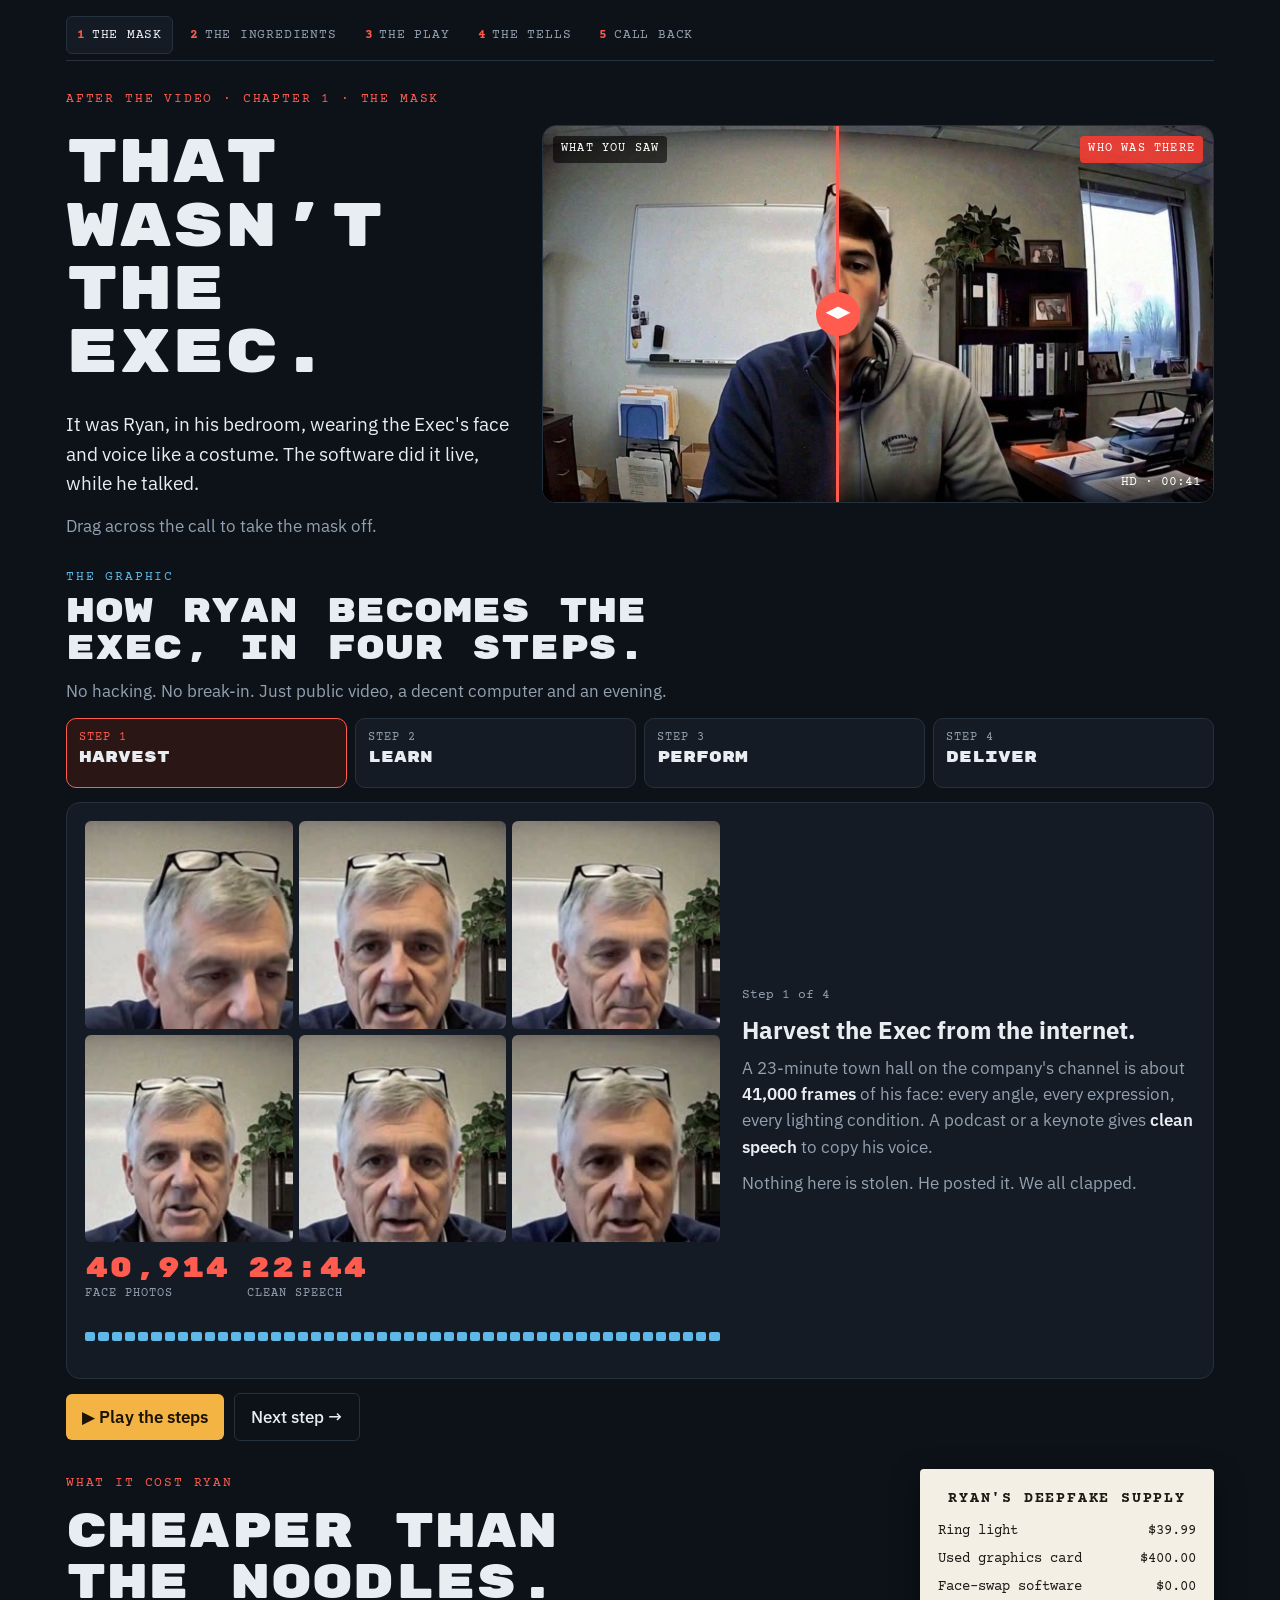
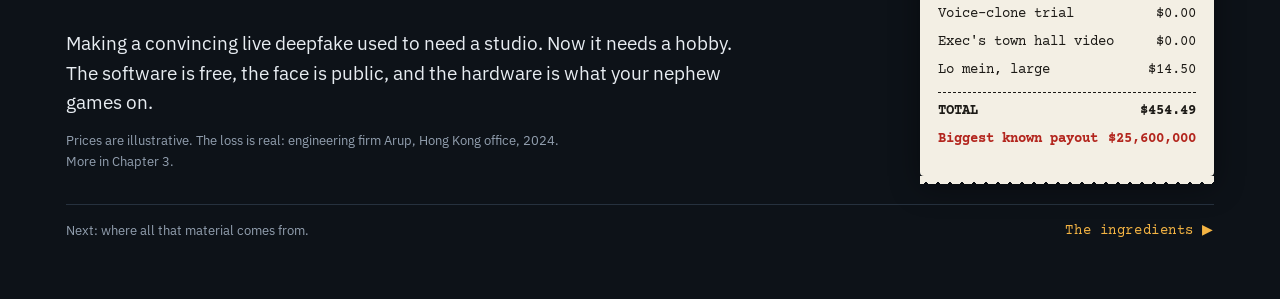
==== callback/index.html @ 3471ba84 "Add Call Back deepfake training module Five chapters that follow the Call Back video: an interactive" ====
<!doctype html>
<html lang="en"><head>
<meta charset="utf-8"><meta name="viewport" content="width=device-width,initial-scale=1,viewport-fit=cover">
<title>Call Back · The mask</title>
<link rel="stylesheet" href="https://fonts.googleapis.com/css2?family=Rubik+Mono+One&family=Courier+Prime:wght@400;700&family=IBM+Plex+Sans:wght@400;500;600&display=swap">
<link rel="stylesheet" href="../style.css">
<link rel="stylesheet" href="cb.css">
<style>
.hero{display:grid;grid-template-columns:minmax(0,1fr) minmax(0,1.5fr);gap:28px;align-items:center}
@media (max-width:860px){.hero{grid-template-columns:minmax(0,1fr)}}
.copy{display:flex;flex-direction:column;gap:14px;min-width:0}

/* wipe */
.wipe{--x:100%;touch-action:pan-y}
.wipe .under{z-index:0}
.wipe .over{z-index:1;clip-path:inset(0 calc(100% - var(--x)) 0 0)}
.wipe .bar{position:absolute;top:0;bottom:0;left:var(--x);width:3px;margin-left:-1.5px;background:var(--alarm);z-index:2;pointer-events:none;box-shadow:0 0 12px rgba(255,91,79,.8)}
.wipe .knob{position:absolute;top:50%;left:clamp(22px,var(--x),calc(100% - 22px));transform:translate(-50%,-50%);width:44px;height:44px;border-radius:50%;background:var(--alarm);z-index:3;pointer-events:none;display:grid;place-items:center;color:#fff;font-family:var(--mono);font-weight:700;font-size:15px}
.wipe input{position:absolute;inset:0;width:100%;height:100%;opacity:0;cursor:ew-resize;z-index:4;margin:0}
.wipe .tag.l{left:10px;z-index:2} .wipe .tag.r{right:10px;z-index:2}
.wipe .tag.r{background:rgba(255,59,48,.85)}
.wipe input:focus-visible~.knob{outline:3px solid var(--amber);outline-offset:3px}

/* pipeline */
.steps{display:grid;grid-template-columns:repeat(4,minmax(0,1fr));gap:8px}
@media (max-width:640px){.steps{grid-template-columns:repeat(2,minmax(0,1fr))}}
.steps button{background:var(--panel);border:1px solid var(--line);border-radius:10px;padding:10px 12px;text-align:left;display:flex;flex-direction:column;gap:2px}
.steps button .n{font-family:var(--mono);font-size:12px;color:var(--muted);letter-spacing:.08em}
.steps button .t{font-family:var(--display);font-size:15px;line-height:1.1}
.steps button[aria-pressed="true"]{border-color:var(--alarm);background:#2a1614}
.steps button[aria-pressed="true"] .n{color:var(--alarm)}
.prog{height:3px;background:var(--line);border-radius:2px;overflow:hidden;margin-top:6px}
.prog i{display:block;height:100%;width:0;background:var(--alarm)}
.scene{display:none;padding:18px;min-height:420px}
.scene.on{display:grid;grid-template-columns:minmax(0,1.4fr) minmax(0,1fr);gap:22px;align-items:center}
@media (max-width:820px){.scene.on{grid-template-columns:minmax(0,1fr);min-height:0}}
.scene .txt{display:flex;flex-direction:column;gap:10px;min-width:0}
.scene h3{margin:0;font-size:24px;line-height:1.25;text-wrap:balance}
.scene .txt p{color:var(--muted)}
.scene .txt p b{color:var(--fg);font-weight:600}

/* 1 harvest */
.faces{display:grid;grid-template-columns:repeat(3,minmax(0,1fr));gap:6px;position:relative}
.faces img{width:100%;aspect-ratio:1;object-fit:cover;border-radius:6px;opacity:0;transform:scale(.9);transition:opacity .4s,transform .4s;filter:saturate(.9)}
.scene.on .faces img{opacity:1;transform:none}
.faces img:nth-child(2){transition-delay:.15s}.faces img:nth-child(3){transition-delay:.3s}.faces img:nth-child(4){transition-delay:.45s}.faces img:nth-child(5){transition-delay:.6s}.faces img:nth-child(6){transition-delay:.75s}
.counter{display:flex;gap:18px;flex-wrap:wrap;margin-top:12px;font-family:var(--mono)}
.counter div{display:flex;flex-direction:column}
.counter .v{font-family:var(--display);font-size:28px;color:var(--alarm);font-variant-numeric:tabular-nums;line-height:1.1}
.counter .k{font-size:12px;color:var(--muted);letter-spacing:.08em;text-transform:uppercase}
.wave{display:flex;align-items:center;gap:3px;height:46px;margin-top:10px}
.wave i{flex:1;background:var(--cold);border-radius:2px;height:20%;animation:wv 1.1s ease-in-out infinite alternate}
@keyframes wv{to{height:var(--h,80%)}}

/* 2 learn */
.mesh{display:grid;grid-template-columns:minmax(0,1fr) auto minmax(0,1fr);gap:10px;align-items:center}
.mface{position:relative;border-radius:10px;overflow:hidden;aspect-ratio:1}
.mface img{width:100%;height:100%;object-fit:cover;display:block}
.mface svg{position:absolute;inset:0;width:100%;height:100%}
.mface .lbl{position:absolute;left:8px;bottom:8px;font-family:var(--mono);font-size:12px;background:rgba(0,0,0,.65);padding:3px 7px;border-radius:4px}
.mesh circle{fill:var(--alarm);opacity:0;animation:pop .3s forwards}
.mesh path{fill:none;stroke:var(--alarm);stroke-width:.8;opacity:0;animation:pop .6s .9s forwards}
.mface.b circle{fill:var(--cold)} .mface.b path{stroke:var(--cold)}
@keyframes pop{to{opacity:.85}}
.arrow{font-family:var(--mono);color:var(--amber);font-size:13px;text-align:center;line-height:1.3}
.arrow b{display:block;font-size:26px}

/* 3 perform */
.roomwrap{position:relative;border-radius:10px;overflow:hidden}
.roomwrap img{display:block;width:100%;height:auto}
.hot{position:absolute;transform:translate(-50%,-50%)}
.hot i{display:block;width:16px;height:16px;border-radius:50%;background:var(--amber);border:3px solid #1b1305;box-shadow:0 0 0 0 rgba(244,180,67,.7);animation:ring 1.8s infinite}
@keyframes ring{70%{box-shadow:0 0 0 12px rgba(244,180,67,0)}100%{box-shadow:0 0 0 0 rgba(244,180,67,0)}}
.hot span{position:absolute;left:50%;top:22px;transform:translateX(-50%);white-space:nowrap;font-family:var(--mono);font-size:12px;background:rgba(13,18,24,.88);border:1px solid var(--amber);color:var(--fg);padding:3px 7px;border-radius:4px}
@media (max-width:560px){.hot span{font-size:10px;padding:2px 5px}}

/* 4 deliver */
.deliver{display:grid;grid-template-columns:minmax(0,1fr) auto minmax(0,1fr);gap:10px;align-items:center}
@media (max-width:560px){.deliver{grid-template-columns:minmax(0,1fr)}.deliver .arrow b{transform:rotate(90deg)}}
.mini{position:relative;border-radius:10px;overflow:hidden;aspect-ratio:16/9;border:1px solid var(--line)}
.mini img{width:100%;height:100%;object-fit:cover;display:block}
.mini .tag{left:8px}

.bottom{display:grid;grid-template-columns:minmax(0,1fr) auto;gap:28px;align-items:center}
@media (max-width:760px){.bottom{grid-template-columns:minmax(0,1fr)}}
</style>
</head><body>
<div class="wrap">
  <nav class="chap"><a href="index.html" aria-current="page"><b>1</b>The mask</a><a href="sources.html"><b>2</b>The ingredients</a><a href="play.html"><b>3</b>The play</a><a href="tells.html"><b>4</b>The tells</a><a href="defend.html"><b>5</b>Call back</a></nav>

  <section class="hero">
    <div class="copy">
      <div class="kicker">After the video · Chapter 1 · The mask</div>
      <h1>That wasn't the Exec.</h1>
      <p class="lead">It was Ryan, in his bedroom, wearing the Exec's face and voice like a costume. The software did it live, while he talked.</p>
      <p class="muted">Drag across the call to take the mask off.</p>
    </div>
    <div class="callframe wipe" id="wipe">
      <img class="under" src="img/ryan.jpg" alt="Ryan, a young man in a grey hoodie with headphones around his neck, sitting in the same office">
      <img class="over" src="img/exec.jpg" alt="The Exec, an older man in a navy sweater, on a video call from his office">
      <span class="tag l">What you saw</span><span class="tag r">Who was there</span>
      <div class="bar"></div>
      <input type="range" min="0" max="100" value="100" aria-label="Reveal: drag left to remove the mask" id="wipeIn">
      <div class="knob" aria-hidden="true">◀▶</div>
      <div class="callbar"><span class="who"><span class="dot"></span>The Exec · Video call</span><span>HD · 00:41</span></div>
    </div>
  </section>

  <section style="display:flex;flex-direction:column;gap:14px">
    <div>
      <div class="kicker cold">The graphic</div>
      <h2>How Ryan becomes the Exec, in four steps.</h2>
      <p class="muted">No hacking. No break-in. Just public video, a decent computer and an evening.</p>
    </div>
    <div class="steps" role="group" aria-label="Steps">
      <button aria-pressed="true" data-s="0"><span class="n">STEP 1</span><span class="t">Harvest</span><span class="prog"><i></i></span></button>
      <button aria-pressed="false" data-s="1"><span class="n">STEP 2</span><span class="t">Learn</span><span class="prog"><i></i></span></button>
      <button aria-pressed="false" data-s="2"><span class="n">STEP 3</span><span class="t">Perform</span><span class="prog"><i></i></span></button>
      <button aria-pressed="false" data-s="3"><span class="n">STEP 4</span><span class="t">Deliver</span><span class="prog"><i></i></span></button>
    </div>
    <div class="stage" aria-live="polite">

      <div class="scene on" data-s="0">
        <div>
          <div class="faces">
            <img src="img/face-1.jpg" alt=""><img src="img/face-3.jpg" alt=""><img src="img/face-5.jpg" alt=""><img src="img/face-8.jpg" alt=""><img src="img/face-10.jpg" alt=""><img src="img/face-15.5.jpg" alt="">
          </div>
          <div class="counter">
            <div><span class="v" id="cFrames">0</span><span class="k">face photos</span></div>
            <div><span class="v" id="cAudio">0:00</span><span class="k">clean speech</span></div>
          </div>
          <div class="wave" aria-hidden="true" id="wave"></div>
        </div>
        <div class="txt">
          <span class="stepnum">Step 1 of 4</span>
          <h3>Harvest the Exec from the internet.</h3>
          <p>A 23-minute town hall on the company's channel is about <b>41,000 frames</b> of his face: every angle, every expression, every lighting condition. A podcast or a keynote gives <b>clean speech</b> to copy his voice.</p>
          <p>Nothing here is stolen. He posted it. We all clapped.</p>
        </div>
      </div>

      <div class="scene" data-s="1">
        <div class="mesh">
          <div class="mface b"><img src="img/face-ryan.jpg" alt="Ryan's face with tracking points"><svg viewBox="0 0 200 200" id="meshR"></svg><span class="lbl">Ryan's face</span></div>
          <div class="arrow"><b>→</b>maps<br>onto</div>
          <div class="mface"><img src="img/face-exec.jpg" alt="The Exec's face with matching tracking points"><svg viewBox="0 0 200 200" id="meshE"></svg><span class="lbl">The Exec's face</span></div>
        </div>
        <div class="txt">
          <span class="stepnum">Step 2 of 4</span>
          <h3>Teach the software both faces.</h3>
          <p>The model learns the Exec's face point by point: how his mouth shapes a "p," how his eyes crease when he smiles. Then it learns Ryan's.</p>
          <p>Now it can take <b>any expression Ryan makes</b> and draw it with the Exec's face. A voice model does the same with sound: Ryan speaks, the Exec's voice comes out.</p>
        </div>
      </div>

      <div class="scene" data-s="2">
        <div class="roomwrap">
          <img src="img/room.jpg" alt="Ryan's bedroom: ring light, two monitors, takeout boxes, movie posters">
          <div class="hot" style="left:69%;top:44%"><i></i><span>Ring light: even light hides seams</span></div>
          <div class="hot" style="left:82%;top:58%"><i></i><span>Gaming PC: swaps the face live</span></div>
          <div class="hot" style="left:83%;top:82%"><i></i><span>Dinner (this matters later)</span></div>
          <div class="hot" style="left:21%;top:52%"><i></i><span>Ryan</span></div>
        </div>
        <div class="txt">
          <span class="stepnum">Step 3 of 4</span>
          <h3>Ryan performs. The computer does the makeup.</h3>
          <p>The "studio" is a bedroom. A ring light keeps the face evenly lit so the swap holds together. A gaming graphics card redraws the Exec's face <b>30 times a second</b>, fast enough for a live call.</p>
          <p>The office behind him? A virtual background. Same trick you use to hide laundry.</p>
        </div>
      </div>

      <div class="scene" data-s="3">
        <div class="deliver">
          <div class="mini"><img src="img/ryan.jpg" alt="Ryan's real camera feed"><span class="tag" style="background:rgba(255,59,48,.85)">His camera</span></div>
          <div class="arrow"><b>→</b>face swap<br>+ voice clone<br>≈ 0.2 s</div>
          <div class="mini"><img src="img/exec.jpg" alt="What the other side sees: the Exec"><span class="tag">Your screen</span></div>
        </div>
        <div class="txt">
          <span class="stepnum">Step 4 of 4</span>
          <h3>He calls you. You see your boss.</h3>
          <p>The fake feed is piped into an ordinary video call as if it were a webcam. The call app has no idea. Neither do you.</p>
          <p>The weak spot is never the picture. It's <b>what the picture asks you to do</b>. That's the rest of this module.</p>
        </div>
      </div>
    </div>
    <div class="row"><button class="btn" id="play">▶ Play the steps</button><button class="btn ghost" id="nextStep">Next step →</button></div>
  </section>

  <section class="bottom">
    <div class="copy">
      <div class="kicker">What it cost Ryan</div>
      <p class="big">Cheaper than the noodles.</p>
      <p class="lead" style="margin-top:6px">Making a convincing live deepfake used to need a studio. Now it needs a hobby. The software is free, the face is public, and the hardware is what your nephew games on.</p>
      <p class="small">Prices are illustrative. The loss is real: engineering firm Arup, Hong Kong office, 2024. More in Chapter 3.</p>
    </div>
    <div class="receipt" aria-label="Itemized receipt">
      <h4>RYAN'S DEEPFAKE SUPPLY</h4>
      <div class="ln"><span>Ring light</span><span>$39.99</span></div>
      <div class="ln"><span>Used graphics card</span><span>$400.00</span></div>
      <div class="ln"><span>Face-swap software</span><span>$0.00</span></div>
      <div class="ln"><span>Voice-clone trial</span><span>$0.00</span></div>
      <div class="ln"><span>Exec's town hall video</span><span>$0.00</span></div>
      <div class="ln"><span>Lo mein, large</span><span>$14.50</span></div>
      <div class="ln tot"><span>TOTAL</span><span>$454.49</span></div>
      <div class="ln loss"><span>Biggest known payout</span><span>$25,600,000</span></div>
    </div>
  </section>

  <div class="next"><span class="small">Next: where all that material comes from.</span><a href="sources.html">The ingredients ▶</a></div>
</div>
<script>
// wipe
(function(){
  const w=document.getElementById('wipe'),inp=document.getElementById('wipeIn');
  const set=v=>w.style.setProperty('--x',v+'%');
  inp.addEventListener('input',()=>{set(inp.value);stop=true});
  let stop=false;
  // one teaser sweep when it scrolls into view
  const reduce=matchMedia('(prefers-reduced-motion:reduce)').matches;
  if(!reduce){
    const io=new IntersectionObserver(es=>{if(es[0].isIntersecting){io.disconnect();let t0=null;
      const f=t=>{if(stop)return;t0??=t;const p=Math.min((t-t0)/2600,1);const v=100-62*Math.sin(p*Math.PI);set(v.toFixed(1));inp.value=v;if(p<1)requestAnimationFrame(f)};setTimeout(()=>requestAnimationFrame(f),700)}},{threshold:.5});
    io.observe(w);
  }
})();
// wave bars
(function(){const w=document.getElementById('wave');for(let i=0;i<48;i++){const b=document.createElement('i');b.style.setProperty('--h',(25+Math.round(Math.abs(Math.sin(i*1.7))*70))+'%');b.style.animationDelay=(i%7)*0.09+'s';w.appendChild(b)}})();
// face mesh points (stylized landmark sets: jaw, brows, eyes, nose, mouth)
function meshPts(cx,cy,s){
  const p=[];
  for(let i=0;i<=16;i++){const a=Math.PI*(0.05+0.9*i/16);p.push([cx-Math.cos(a)*44*s,cy+Math.sin(a)*52*s-6*s])}
  for(let i=0;i<5;i++){p.push([cx-38*s+i*7*s,cy-30*s-Math.sin(i/4*Math.PI)*5*s]);p.push([cx+10*s+i*7*s,cy-30*s-Math.sin(i/4*Math.PI)*5*s])}
  [[-22,-17],[22,-17]].forEach(([ex,ey])=>{for(let i=0;i<6;i++){const a=i/6*2*Math.PI;p.push([cx+ex*s+Math.cos(a)*9*s,cy+ey*s+Math.sin(a)*4*s])}});
  for(let i=0;i<4;i++)p.push([cx,cy-12*s+i*7*s]);for(let i=-2;i<=2;i++)p.push([cx+i*5*s,cy+14*s]);
  for(let i=0;i<12;i++){const a=i/12*2*Math.PI;p.push([cx+Math.cos(a)*16*s,cy+30*s+Math.sin(a)*7*s])}
  return p;
}
function drawMesh(id,cx,cy,s){
  const svg=document.getElementById(id),pts=meshPts(cx,cy,s);let h='';
  const jaw=pts.slice(0,17).map(q=>q.map(n=>n.toFixed(1)).join(',')).join(' L');
  h+=`<path d="M${jaw}"/>`;
  pts.forEach((q,i)=>h+=`<circle cx="${q[0].toFixed(1)}" cy="${q[1].toFixed(1)}" r="1.8" style="animation-delay:${(i*0.012).toFixed(3)}s"/>`);
  svg.innerHTML=h;
}
function meshAll(){drawMesh('meshR',100,92,1.05);drawMesh('meshE',100,94,0.75)}
// counters
let cRAF;
function runCounters(){
  cancelAnimationFrame(cRAF);const F=document.getElementById('cFrames'),A=document.getElementById('cAudio');let t0=null;
  const f=t=>{t0??=t;const p=Math.min((t-t0)/2200,1),e=1-Math.pow(1-p,3);F.textContent=Math.round(41400*e).toLocaleString();const s=Math.round(23*60*e);A.textContent=Math.floor(s/60)+':'+String(s%60).padStart(2,'0');if(p<1)cRAF=requestAnimationFrame(f)};
  cRAF=requestAnimationFrame(f);
}
// stepper
(function(){
  const btns=[...document.querySelectorAll('.steps button')],scenes=[...document.querySelectorAll('.scene')];
  let cur=0,timer=null,playing=false;const DUR=7000;
  function show(i){cur=i;btns.forEach((b,k)=>{b.setAttribute('aria-pressed',k===i);b.querySelector('.prog i').style.width=k<i?'100%':'0';b.querySelector('.prog i').style.transition='none'});
    scenes.forEach((s,k)=>s.classList.toggle('on',k===i));
    if(i===0)runCounters(); if(i===1)meshAll();
    if(playing){const bar=btns[i].querySelector('.prog i');requestAnimationFrame(()=>{bar.style.transition=`width ${DUR}ms linear`;bar.style.width='100%'})}
  }
  function stopPlay(){playing=false;clearInterval(timer);document.getElementById('play').textContent='▶ Play the steps'}
  btns.forEach((b,i)=>b.addEventListener('click',()=>{stopPlay();show(i)}));
  document.getElementById('nextStep').addEventListener('click',()=>{stopPlay();show((cur+1)%4)});
  document.getElementById('play').addEventListener('click',e=>{
    if(playing){stopPlay();show(cur);return}
    playing=true;e.target.textContent='❚❚ Pause';show(cur);
    timer=setInterval(()=>{if(cur===3){stopPlay();show(3);return}show(cur+1)},DUR);
  });
  show(0);
})();
</script>
</body></html>
---- style.css ----
/* Day Zero: shared look. Layout: one chapter per page, a chapter bar on top, one big visual per page. Single dark look on purpose: it all happens overnight. */
:root{
  color-scheme: dark;
  --bg:#0d1218; --panel:#141b24; --panel2:#1a2330; --line:#26313e; --fg:#e8edf2; --muted:#93a0b0;
  --cold:#5fb8e6; --alarm:#ff5b4f; --fire:#ff8a2a; --amber:#f4b443; --ok:#49b5a8;
  --display:"Rubik Mono One","Arial Black",system-ui,sans-serif;
  --body:"IBM Plex Sans",system-ui,-apple-system,"Segoe UI",sans-serif;
  --mono:"Courier Prime","Courier New",ui-monospace,monospace;
}
*{box-sizing:border-box}
body{background:var(--bg);color:var(--fg);font-family:var(--body);font-size:17px;line-height:1.55;margin:0}
.wrap{max-width:1180px;margin:0 auto;padding-block:16px 56px;padding-left:max(16px,env(safe-area-inset-left,0px));padding-right:max(16px,env(safe-area-inset-right,0px));display:flex;flex-direction:column;gap:28px}
button{font:inherit;cursor:pointer;color:inherit}
button:disabled{opacity:.4;cursor:default}
:focus-visible{outline:2px solid var(--amber);outline-offset:2px}
a{color:var(--amber)}
p{margin:0;max-width:62ch}

.chap{display:flex;gap:6px;overflow-x:auto;padding-bottom:6px;border-bottom:1px solid var(--line)}
.chap a{flex:0 0 auto;text-decoration:none;color:var(--muted);font-family:var(--mono);font-size:13px;letter-spacing:.06em;text-transform:uppercase;padding:8px 10px;border-radius:6px;border:1px solid transparent}
.chap a b{color:var(--amber);margin-right:6px}
.chap a[aria-current="page"]{color:var(--fg);border-color:var(--line);background:var(--panel)}
.chap a:hover{color:var(--fg)}

.kicker{font-family:var(--mono);color:var(--amber);font-size:13px;letter-spacing:.14em;text-transform:uppercase}
h1{font-family:var(--display);font-weight:400;font-size:clamp(32px,6vw,62px);line-height:1.02;margin:8px 0 12px;text-wrap:balance;max-width:17ch}
h2{font-family:var(--display);font-weight:400;font-size:clamp(22px,3.6vw,34px);line-height:1.1;margin:6px 0 10px;text-wrap:balance}
.lead{font-size:19px}
.muted{color:var(--muted)}
.small{font-size:13px;color:var(--muted)}
.row{display:flex;flex-wrap:wrap;gap:10px;align-items:center}
.btn{background:var(--amber);color:#1b1305;border:0;border-radius:6px;padding:10px 16px;font-weight:600}
.btn.ghost{background:transparent;color:var(--fg);border:1px solid var(--line);font-weight:500}
.stage{background:var(--panel);border:1px solid var(--line);border-radius:14px;overflow:hidden;min-width:0}
.scroll{overflow-x:auto}
.stage svg{display:block;width:100%;height:auto}
.caption{display:grid;grid-template-columns:minmax(0,1fr) auto;gap:16px;align-items:start}
@media (max-width:640px){.caption{grid-template-columns:minmax(0,1fr)}}
.caption h3{margin:2px 0 6px;font-size:22px;line-height:1.3;font-weight:600;text-wrap:balance}
.stepnum{font-family:var(--mono);color:var(--muted);font-size:13px}
.next{display:flex;justify-content:space-between;gap:12px;flex-wrap:wrap;border-top:1px solid var(--line);padding-top:16px}
.next a{text-decoration:none;font-family:var(--mono);font-size:14px;letter-spacing:.04em}
.note{font-size:13px;color:var(--muted)}
@media (prefers-reduced-motion:reduce){*{animation:none!important;transition:none!important}}
---- callback/cb.css ----
/* Call Back module: builds on ../style.css. A video-call look on top of the Day Zero night palette. */
:root{--call:#2d8cff;--rec:#ff3b30}
.chap a b{color:var(--alarm)}
.kicker{color:var(--alarm)}
.kicker.cold{color:var(--cold)}

/* fake video-call frame */
.callframe{position:relative;background:#000;border-radius:14px;overflow:hidden;border:1px solid var(--line);aspect-ratio:16/9}
.callframe img,.callframe video{position:absolute;inset:0;width:100%;height:100%;object-fit:cover;display:block}
.callbar{position:absolute;left:0;right:0;bottom:0;display:flex;justify-content:space-between;align-items:center;gap:8px;padding:10px 12px;background:linear-gradient(transparent,rgba(0,0,0,.75));font-family:var(--mono);font-size:13px;color:#fff;pointer-events:none}
.callbar .who{display:flex;align-items:center;gap:8px}
.dot{width:9px;height:9px;border-radius:50%;background:var(--rec);display:inline-block;animation:pulse 1.4s ease-in-out infinite}
@keyframes pulse{50%{opacity:.3}}
.tag{position:absolute;top:10px;font-family:var(--mono);font-size:12px;letter-spacing:.1em;text-transform:uppercase;padding:4px 8px;border-radius:4px;background:rgba(0,0,0,.6);color:#fff;pointer-events:none}

/* receipts, cards */
.panel{background:var(--panel);border:1px solid var(--line);border-radius:12px;padding:18px;min-width:0}
.grid2{display:grid;grid-template-columns:minmax(0,1fr) minmax(0,1fr);gap:20px;align-items:start}
.grid3{display:grid;grid-template-columns:repeat(3,minmax(0,1fr));gap:14px}
@media (max-width:820px){.grid2,.grid3{grid-template-columns:minmax(0,1fr)}}
.receipt{background:#f3efe4;color:#1c1a16;font-family:var(--mono);border-radius:4px;padding:18px 18px 22px;max-width:380px;box-shadow:0 10px 30px rgba(0,0,0,.4);position:relative}
.receipt::after{content:"";position:absolute;left:0;right:0;bottom:-8px;height:8px;background:linear-gradient(-45deg,transparent 6px,#f3efe4 0) 0 0/12px 8px,linear-gradient(45deg,transparent 6px,#f3efe4 0) 0 0/12px 8px}
.receipt h4{margin:0 0 8px;text-align:center;font-size:15px;letter-spacing:.12em}
.receipt .ln{display:flex;justify-content:space-between;gap:10px;font-size:14px;padding:3px 0}
.receipt .tot{border-top:1px dashed #1c1a16;margin-top:8px;padding-top:8px;font-weight:700}
.receipt .loss{color:#b3261e;font-weight:700}
.case{display:flex;flex-direction:column;gap:8px}
.case .yr{font-family:var(--mono);font-size:12px;color:var(--muted);letter-spacing:.08em;text-transform:uppercase}
.case b{font-size:18px}
.case .out{font-family:var(--mono);font-size:13px;padding:2px 8px;border-radius:4px;align-self:flex-start}
.out.lost{background:rgba(255,91,79,.15);color:var(--alarm)}
.out.saved{background:rgba(73,181,168,.15);color:var(--ok)}
.case a{font-size:13px}
.big{font-family:var(--display);font-size:clamp(26px,4.6vw,48px);line-height:1.06;text-wrap:balance;max-width:22ch;margin:0}
.pill{display:inline-block;font-family:var(--mono);font-size:12px;letter-spacing:.06em;text-transform:uppercase;border:1px solid var(--line);border-radius:999px;padding:3px 10px;color:var(--muted)}
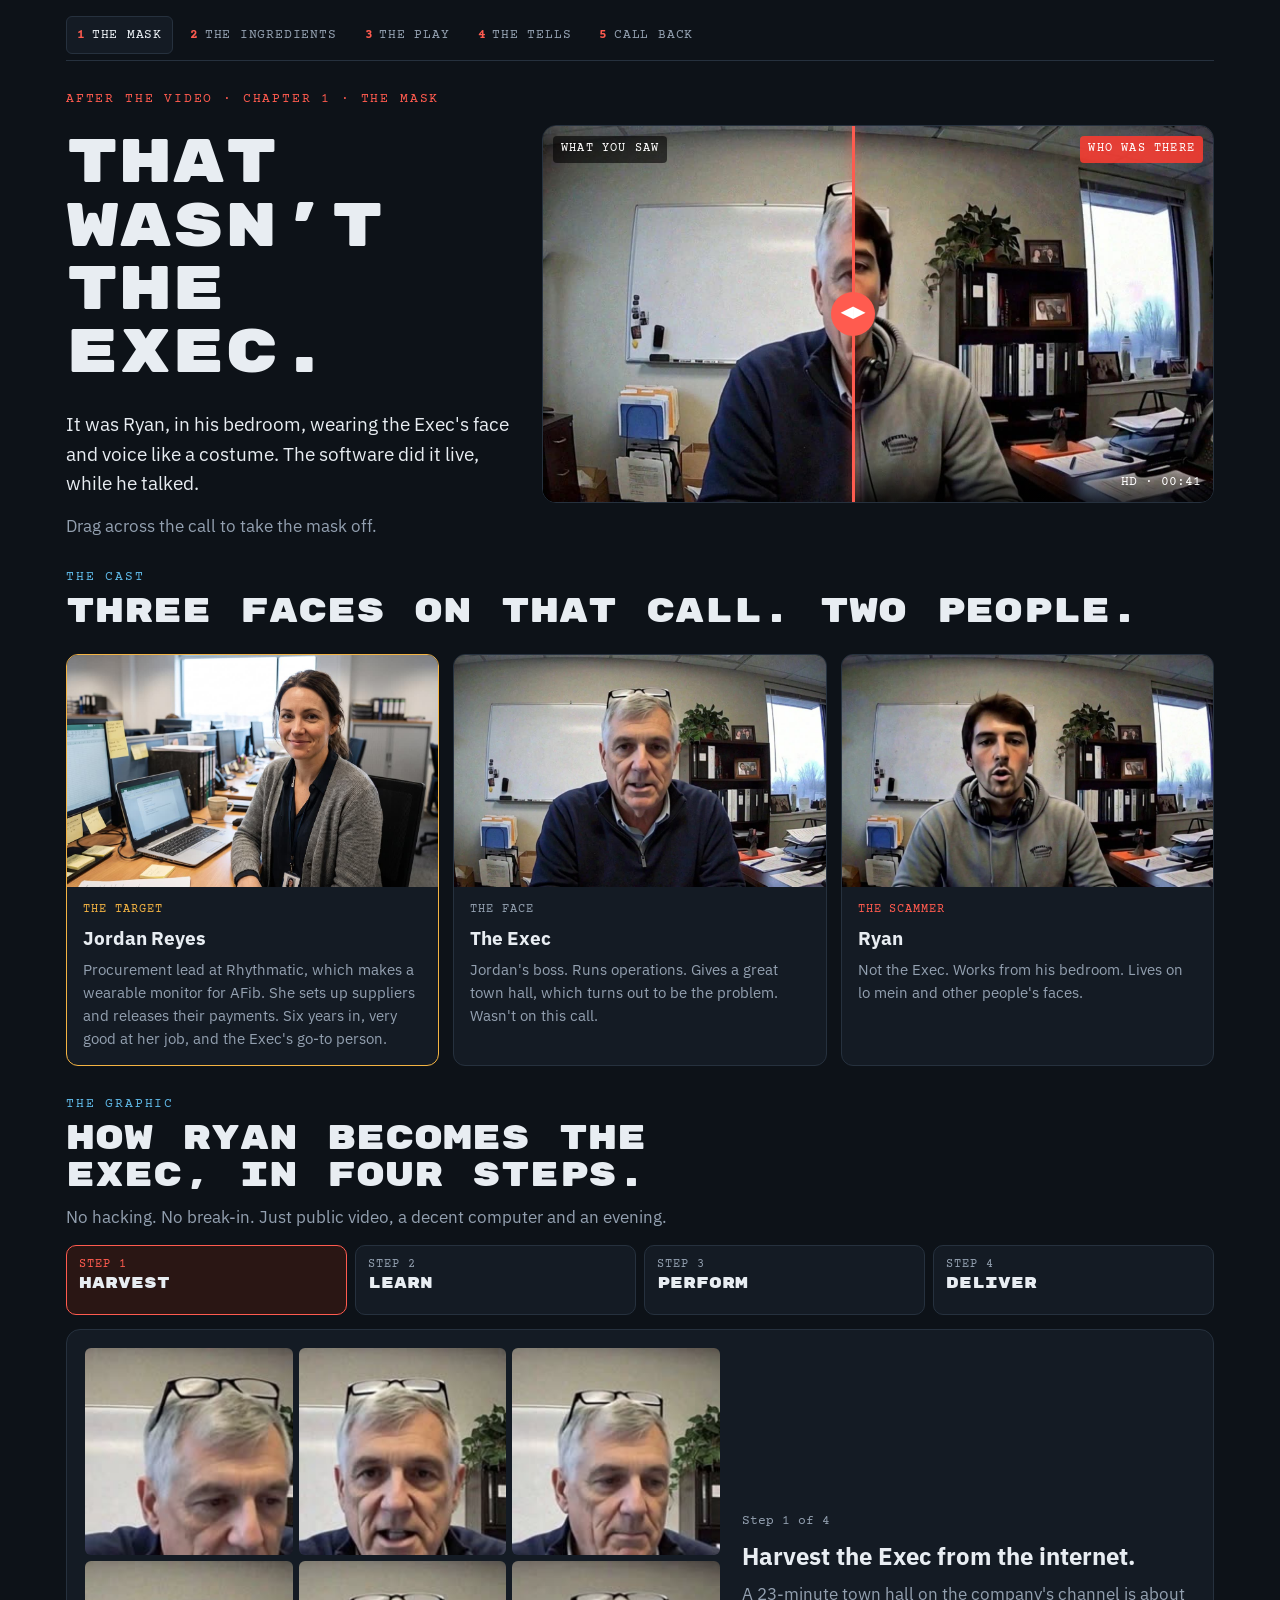
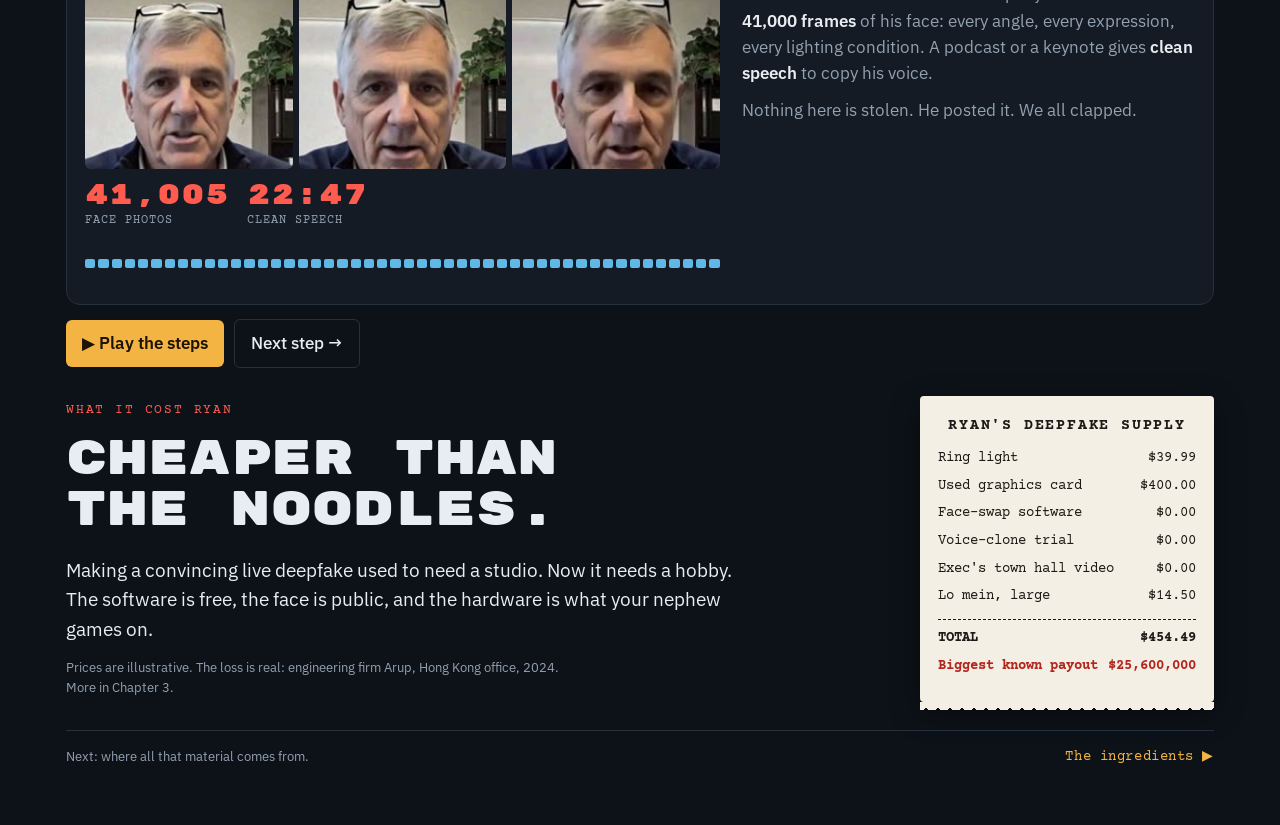
==== commit 7710e278: "Call Back module: make Jordan the story's target Introduce Jordan Reyes, procurement lead at Rhythma" ====
--- a/callback/index.html
+++ b/callback/index.html
@@ -108,6 +108,18 @@
 
   <section style="display:flex;flex-direction:column;gap:14px">
     <div>
+      <div class="kicker cold">The cast</div>
+      <h2>Three faces on that call. Two people.</h2>
+    </div>
+    <div class="cast">
+      <div class="person target"><img src="img/jordan-desk.jpg" alt="Jordan at her desk in the Rhythmatic office"><div><span class="role">The target</span><b>Jordan Reyes</b><span>Procurement lead at Rhythmatic, which makes a wearable monitor for AFib. She sets up suppliers and releases their payments. Six years in, very good at her job, and the Exec's go-to person.</span></div></div>
+      <div class="person"><img src="img/exec.jpg" alt="The Exec on a video call"><div><span class="role">The face</span><b>The Exec</b><span>Jordan's boss. Runs operations. Gives a great town hall, which turns out to be the problem. Wasn't on this call.</span></div></div>
+      <div class="person fake"><img src="img/ryan.jpg" alt="Ryan, the scammer, in a grey hoodie"><div><span class="role">The scammer</span><b>Ryan</b><span>Not the Exec. Works from his bedroom. Lives on lo mein and other people's faces.</span></div></div>
+    </div>
+  </section>
+
+  <section style="display:flex;flex-direction:column;gap:14px">
+    <div>
       <div class="kicker cold">The graphic</div>
       <h2>How Ryan becomes the Exec, in four steps.</h2>
       <p class="muted">No hacking. No break-in. Just public video, a decent computer and an evening.</p>
@@ -173,12 +185,12 @@
         <div class="deliver">
           <div class="mini"><img src="img/ryan.jpg" alt="Ryan's real camera feed"><span class="tag" style="background:rgba(255,59,48,.85)">His camera</span></div>
           <div class="arrow"><b>→</b>face swap<br>+ voice clone<br>≈ 0.2 s</div>
-          <div class="mini"><img src="img/exec.jpg" alt="What the other side sees: the Exec"><span class="tag">Your screen</span></div>
+          <div class="mini"><img src="img/exec.jpg" alt="What the other side sees: the Exec"><span class="tag">Jordan's screen</span></div>
         </div>
         <div class="txt">
           <span class="stepnum">Step 4 of 4</span>
-          <h3>He calls you. You see your boss.</h3>
-          <p>The fake feed is piped into an ordinary video call as if it were a webcam. The call app has no idea. Neither do you.</p>
+          <h3>He calls Jordan. She sees her boss.</h3>
+          <p>The fake feed is piped into an ordinary video call as if it were a webcam. The call app has no idea. Neither does Jordan.</p>
           <p>The weak spot is never the picture. It's <b>what the picture asks you to do</b>. That's the rest of this module.</p>
         </div>
       </div>
--- a/callback/cb.css
+++ b/callback/cb.css
@@ -33,3 +33,23 @@
 .case a{font-size:13px}
 .big{font-family:var(--display);font-size:clamp(26px,4.6vw,48px);line-height:1.06;text-wrap:balance;max-width:22ch;margin:0}
 .pill{display:inline-block;font-family:var(--mono);font-size:12px;letter-spacing:.06em;text-transform:uppercase;border:1px solid var(--line);border-radius:999px;padding:3px 10px;color:var(--muted)}
+
+/* Jordan scenes */
+.hsplit{display:grid;grid-template-columns:minmax(0,1.25fr) minmax(0,1fr);gap:28px;align-items:center}
+@media (max-width:820px){.hsplit{grid-template-columns:minmax(0,1fr)}}
+.hsplit>div:first-child{display:flex;flex-direction:column;gap:12px;min-width:0}
+.photo{position:relative;border-radius:12px;overflow:hidden;border:1px solid var(--line);margin:0}
+.photo img{display:block;width:100%;height:auto}
+.photo figcaption{position:absolute;left:10px;bottom:10px;font-family:var(--mono);font-size:12px;letter-spacing:.06em;background:rgba(13,18,24,.85);color:var(--fg);padding:4px 8px;border-radius:4px}
+.cast{display:grid;grid-template-columns:repeat(3,minmax(0,1fr));gap:14px}
+@media (max-width:820px){.cast{grid-template-columns:minmax(0,1fr)}}
+.person{background:var(--panel);border:1px solid var(--line);border-radius:12px;overflow:hidden;display:flex;flex-direction:column}
+.person img{width:100%;aspect-ratio:16/10;object-fit:cover;display:block}
+.person div{padding:14px 16px;display:flex;flex-direction:column;gap:4px}
+.person .role{font-family:var(--mono);font-size:12px;letter-spacing:.08em;text-transform:uppercase;color:var(--muted)}
+.person b{font-size:19px}
+.person span{color:var(--muted);font-size:15px}
+.person.target{border-color:var(--amber)}
+.person.target .role{color:var(--amber)}
+.person.fake .role{color:var(--alarm)}
+.callframe img.pip{inset:auto 10px auto auto;top:10px;width:30%;height:auto;border-radius:8px;border:2px solid rgba(255,255,255,.7);z-index:2;box-shadow:0 4px 14px rgba(0,0,0,.5)}
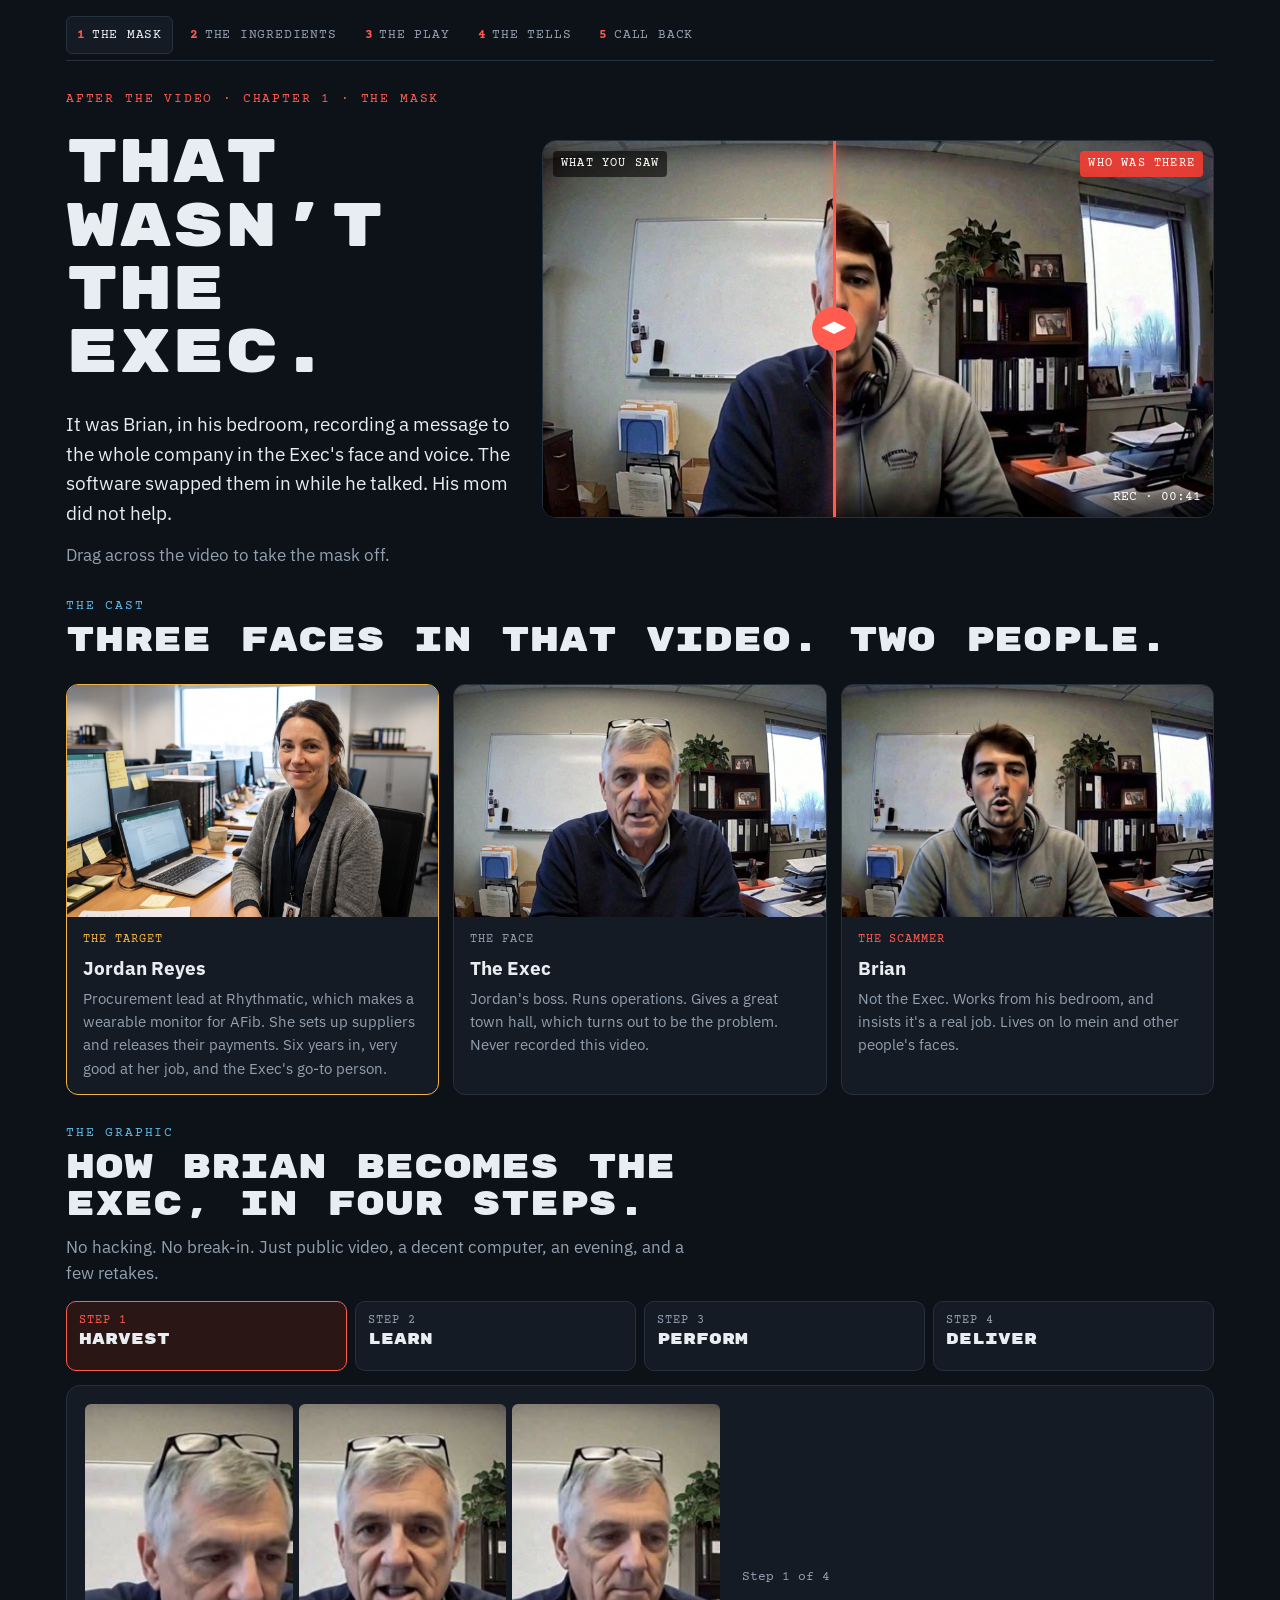
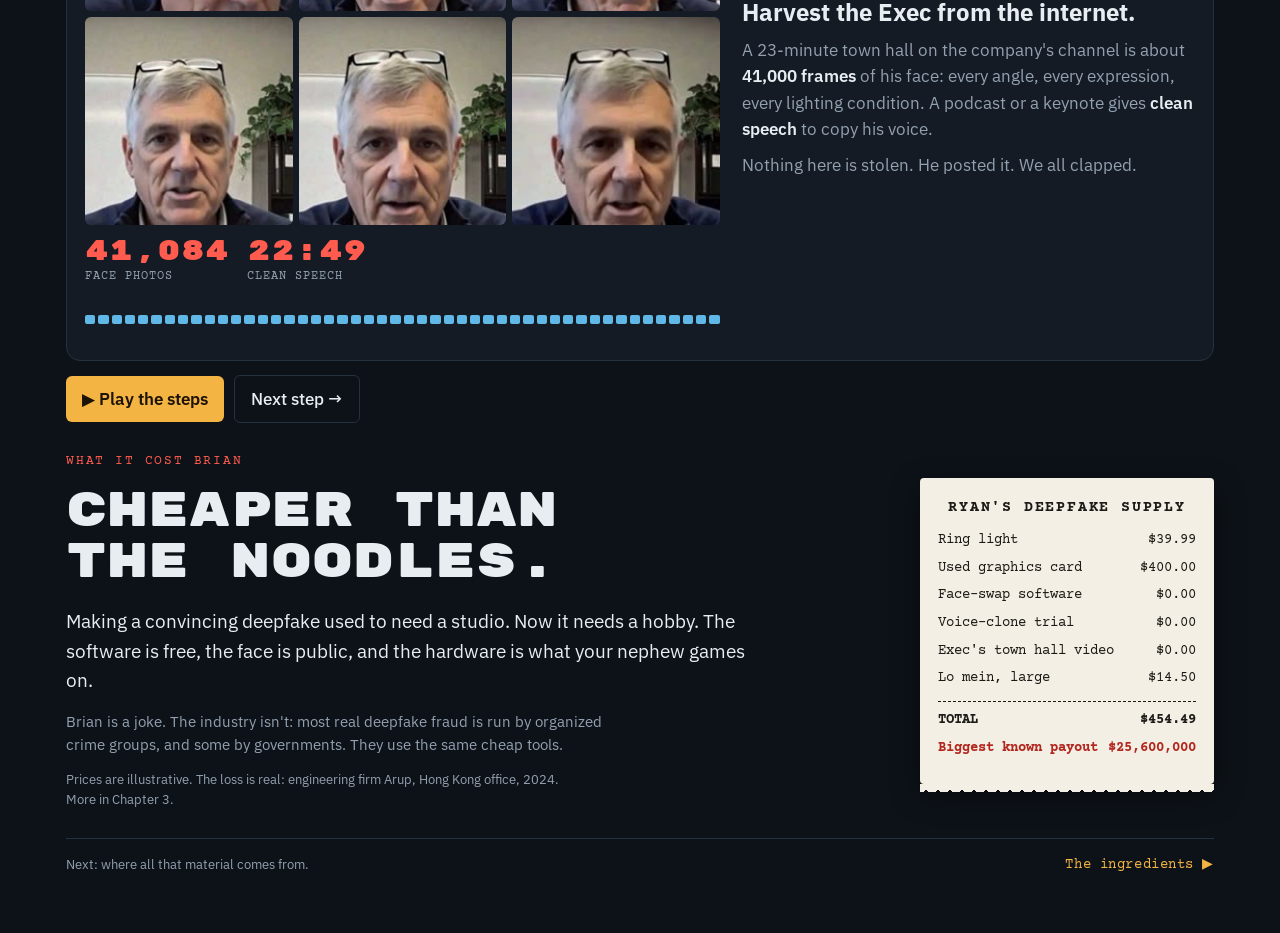
==== commit 90ff29b0: "Call Back module: retell as a deepfaked security message and a download The video is a recorded all-" ====
--- a/callback/index.html
+++ b/callback/index.html
@@ -92,37 +92,37 @@
     <div class="copy">
       <div class="kicker">After the video · Chapter 1 · The mask</div>
       <h1>That wasn't the Exec.</h1>
-      <p class="lead">It was Ryan, in his bedroom, wearing the Exec's face and voice like a costume. The software did it live, while he talked.</p>
-      <p class="muted">Drag across the call to take the mask off.</p>
+      <p class="lead">It was Brian, in his bedroom, recording a message to the whole company in the Exec's face and voice. The software swapped them in while he talked. His mom did not help.</p>
+      <p class="muted">Drag across the video to take the mask off.</p>
     </div>
     <div class="callframe wipe" id="wipe">
-      <img class="under" src="img/ryan.jpg" alt="Ryan, a young man in a grey hoodie with headphones around his neck, sitting in the same office">
-      <img class="over" src="img/exec.jpg" alt="The Exec, an older man in a navy sweater, on a video call from his office">
+      <img class="under" src="img/ryan.jpg" alt="Brian, a young man in a grey hoodie with headphones around his neck, sitting in the same office">
+      <img class="over" src="img/exec.jpg" alt="The Exec, an older man in a navy sweater, recording a message from his office">
       <span class="tag l">What you saw</span><span class="tag r">Who was there</span>
       <div class="bar"></div>
       <input type="range" min="0" max="100" value="100" aria-label="Reveal: drag left to remove the mask" id="wipeIn">
       <div class="knob" aria-hidden="true">◀▶</div>
-      <div class="callbar"><span class="who"><span class="dot"></span>The Exec · Video call</span><span>HD · 00:41</span></div>
+      <div class="callbar"><span class="who"><span class="dot"></span>A message from the Exec</span><span>REC · 00:41</span></div>
     </div>
   </section>
 
   <section style="display:flex;flex-direction:column;gap:14px">
     <div>
       <div class="kicker cold">The cast</div>
-      <h2>Three faces on that call. Two people.</h2>
+      <h2>Three faces in that video. Two people.</h2>
     </div>
     <div class="cast">
       <div class="person target"><img src="img/jordan-desk.jpg" alt="Jordan at her desk in the Rhythmatic office"><div><span class="role">The target</span><b>Jordan Reyes</b><span>Procurement lead at Rhythmatic, which makes a wearable monitor for AFib. She sets up suppliers and releases their payments. Six years in, very good at her job, and the Exec's go-to person.</span></div></div>
-      <div class="person"><img src="img/exec.jpg" alt="The Exec on a video call"><div><span class="role">The face</span><b>The Exec</b><span>Jordan's boss. Runs operations. Gives a great town hall, which turns out to be the problem. Wasn't on this call.</span></div></div>
-      <div class="person fake"><img src="img/ryan.jpg" alt="Ryan, the scammer, in a grey hoodie"><div><span class="role">The scammer</span><b>Ryan</b><span>Not the Exec. Works from his bedroom. Lives on lo mein and other people's faces.</span></div></div>
+      <div class="person"><img src="img/exec.jpg" alt="The Exec"><div><span class="role">The face</span><b>The Exec</b><span>Jordan's boss. Runs operations. Gives a great town hall, which turns out to be the problem. Never recorded this video.</span></div></div>
+      <div class="person fake"><img src="img/ryan.jpg" alt="Brian, the scammer, in a grey hoodie"><div><span class="role">The scammer</span><b>Brian</b><span>Not the Exec. Works from his bedroom, and insists it's a real job. Lives on lo mein and other people's faces.</span></div></div>
     </div>
   </section>
 
   <section style="display:flex;flex-direction:column;gap:14px">
     <div>
       <div class="kicker cold">The graphic</div>
-      <h2>How Ryan becomes the Exec, in four steps.</h2>
-      <p class="muted">No hacking. No break-in. Just public video, a decent computer and an evening.</p>
+      <h2>How Brian becomes the Exec, in four steps.</h2>
+      <p class="muted">No hacking. No break-in. Just public video, a decent computer, an evening, and a few retakes.</p>
     </div>
     <div class="steps" role="group" aria-label="Steps">
       <button aria-pressed="true" data-s="0"><span class="n">STEP 1</span><span class="t">Harvest</span><span class="prog"><i></i></span></button>
@@ -153,44 +153,44 @@
 
       <div class="scene" data-s="1">
         <div class="mesh">
-          <div class="mface b"><img src="img/face-ryan.jpg" alt="Ryan's face with tracking points"><svg viewBox="0 0 200 200" id="meshR"></svg><span class="lbl">Ryan's face</span></div>
+          <div class="mface b"><img src="img/face-ryan.jpg" alt="Brian's face with tracking points"><svg viewBox="0 0 200 200" id="meshR"></svg><span class="lbl">Brian's face</span></div>
           <div class="arrow"><b>→</b>maps<br>onto</div>
           <div class="mface"><img src="img/face-exec.jpg" alt="The Exec's face with matching tracking points"><svg viewBox="0 0 200 200" id="meshE"></svg><span class="lbl">The Exec's face</span></div>
         </div>
         <div class="txt">
           <span class="stepnum">Step 2 of 4</span>
           <h3>Teach the software both faces.</h3>
-          <p>The model learns the Exec's face point by point: how his mouth shapes a "p," how his eyes crease when he smiles. Then it learns Ryan's.</p>
-          <p>Now it can take <b>any expression Ryan makes</b> and draw it with the Exec's face. A voice model does the same with sound: Ryan speaks, the Exec's voice comes out.</p>
+          <p>The model learns the Exec's face point by point: how his mouth shapes a "p," how his eyes crease when he smiles. Then it learns Brian's.</p>
+          <p>Now it can take <b>any expression Brian makes</b> and draw it with the Exec's face. A voice model does the same with sound: Brian speaks, the Exec's voice comes out.</p>
         </div>
       </div>
 
       <div class="scene" data-s="2">
         <div class="roomwrap">
-          <img src="img/room.jpg" alt="Ryan's bedroom: ring light, two monitors, takeout boxes, movie posters">
+          <img src="img/room.jpg" alt="Brian's bedroom: ring light, two monitors, takeout boxes, movie posters">
           <div class="hot" style="left:69%;top:44%"><i></i><span>Ring light: even light hides seams</span></div>
           <div class="hot" style="left:82%;top:58%"><i></i><span>Gaming PC: swaps the face live</span></div>
           <div class="hot" style="left:83%;top:82%"><i></i><span>Dinner (this matters later)</span></div>
-          <div class="hot" style="left:21%;top:52%"><i></i><span>Ryan</span></div>
+          <div class="hot" style="left:21%;top:52%"><i></i><span>Brian</span></div>
         </div>
         <div class="txt">
           <span class="stepnum">Step 3 of 4</span>
-          <h3>Ryan performs. The computer does the makeup.</h3>
-          <p>The "studio" is a bedroom. A ring light keeps the face evenly lit so the swap holds together. A gaming graphics card redraws the Exec's face <b>30 times a second</b>, fast enough for a live call.</p>
-          <p>The office behind him? A virtual background. Same trick you use to hide laundry.</p>
+          <h3>Brian performs. The computer does the makeup. Mom does the interruptions.</h3>
+          <p>The "studio" is a bedroom. A ring light keeps the face evenly lit so the swap holds together. A gaming graphics card redraws the Exec's face <b>30 times a second</b>, fast enough to work live.</p>
+          <p>When his mom walks in, the mask drops and he has to "start this whole thing over from scratch." That's the advantage of a recording: <b>retakes</b>. Nobody at Rhythmatic ever sees the bloopers. They only see the clean take.</p>
         </div>
       </div>
 
       <div class="scene" data-s="3">
         <div class="deliver">
-          <div class="mini"><img src="img/ryan.jpg" alt="Ryan's real camera feed"><span class="tag" style="background:rgba(255,59,48,.85)">His camera</span></div>
-          <div class="arrow"><b>→</b>face swap<br>+ voice clone<br>≈ 0.2 s</div>
-          <div class="mini"><img src="img/exec.jpg" alt="What the other side sees: the Exec"><span class="tag">Jordan's screen</span></div>
+          <div class="mini"><img src="img/ryan.jpg" alt="Brian's real camera feed"><span class="tag" style="background:rgba(255,59,48,.85)">His camera</span></div>
+          <div class="arrow"><b>→</b>face swap<br>+ voice clone<br>+ email</div>
+          <div class="mini"><img src="img/exec.jpg" alt="What the other side sees: the Exec"><span class="tag">Jordan's inbox</span></div>
         </div>
         <div class="txt">
           <span class="stepnum">Step 4 of 4</span>
-          <h3>He calls Jordan. She sees her boss.</h3>
-          <p>The fake feed is piped into an ordinary video call as if it were a webcam. The call app has no idea. Neither does Jordan.</p>
+          <h3>He hits send. Everyone sees their boss.</h3>
+          <p>The finished video goes out to all of Rhythmatic from an address one word off from the real one: a message from the Exec about staying safe online. The video is the bait. The link under it is the hook.</p>
           <p>The weak spot is never the picture. It's <b>what the picture asks you to do</b>. That's the rest of this module.</p>
         </div>
       </div>
@@ -200,9 +200,10 @@
 
   <section class="bottom">
     <div class="copy">
-      <div class="kicker">What it cost Ryan</div>
+      <div class="kicker">What it cost Brian</div>
       <p class="big">Cheaper than the noodles.</p>
-      <p class="lead" style="margin-top:6px">Making a convincing live deepfake used to need a studio. Now it needs a hobby. The software is free, the face is public, and the hardware is what your nephew games on.</p>
+      <p class="lead" style="margin-top:6px">Making a convincing deepfake used to need a studio. Now it needs a hobby. The software is free, the face is public, and the hardware is what your nephew games on.</p>
+      <p class="muted" style="font-size:15px">Brian is a joke. The industry isn't: most real deepfake fraud is run by organized crime groups, and some by governments. They use the same cheap tools.</p>
       <p class="small">Prices are illustrative. The loss is real: engineering firm Arup, Hong Kong office, 2024. More in Chapter 3.</p>
     </div>
     <div class="receipt" aria-label="Itemized receipt">
